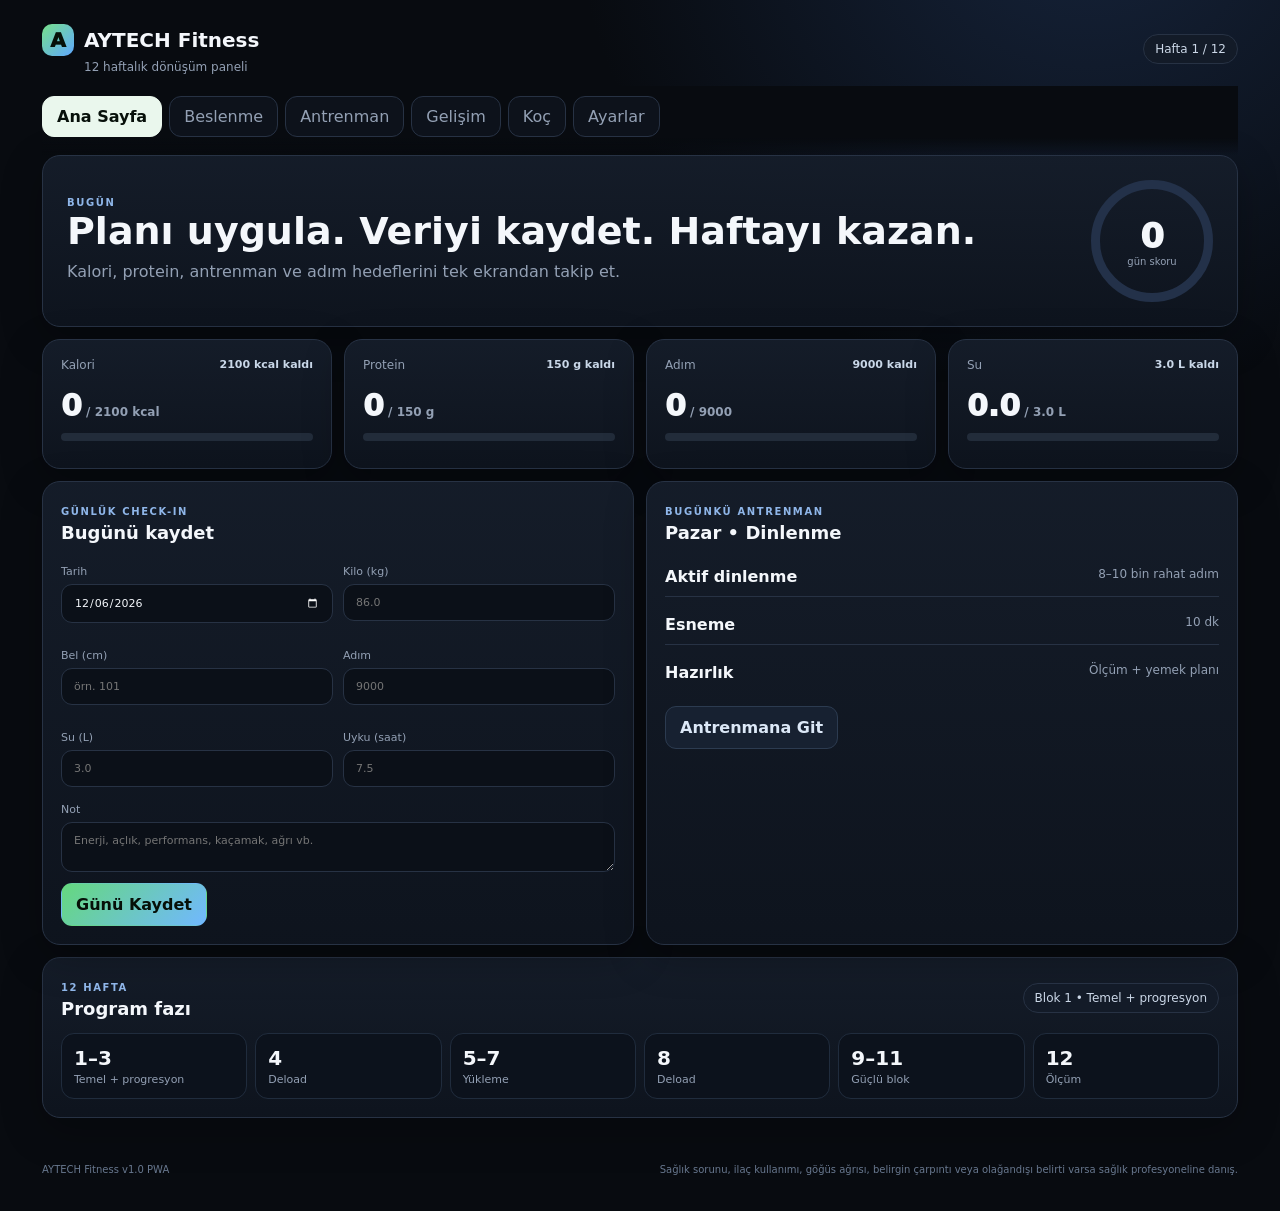
==== index.html @ 35458f6e "Sercan Fitness v1.1 ilk kurulum" ====
<!doctype html>
<html lang="tr">
<head>
  <meta charset="utf-8" />
  <meta name="viewport" content="width=device-width,initial-scale=1,viewport-fit=cover" />
  <meta name="theme-color" content="#0b0f14" />
  <meta name="description" content="12 haftalık kişisel fitness, beslenme ve gelişim takip uygulaması" />
  <link rel="manifest" href="manifest.webmanifest" />
  <link rel="icon" href="icons/icon-192.png" />
  <link rel="apple-touch-icon" href="icons/icon-192.png" />
  <link rel="stylesheet" href="styles.css" />
  <title>AYTECH Fitness</title>
</head>
<body>
<div id="installBanner" class="install-banner hidden">
  <div><b>AYTECH Fitness</b><span>Uygulamayı bu cihaza kurabilirsin.</span></div>
  <button id="installBtn">Yükle</button>
</div>

<header class="topbar">
  <div>
    <div class="brand"><span class="brandmark">A</span><span>AYTECH Fitness</span></div>
    <div class="subtitle">12 haftalık dönüşüm paneli</div>
  </div>
  <div class="week-badge" id="weekBadge">Hafta 1 / 12</div>
</header>

<main class="app-shell">
  <nav class="tabs">
    <button class="tab active" data-tab="dashboard">Ana Sayfa</button>
    <button class="tab" data-tab="nutrition">Beslenme</button>
    <button class="tab" data-tab="training">Antrenman</button>
    <button class="tab" data-tab="progress">Gelişim</button>
    <button class="tab" data-tab="coach">Koç</button>
    <button class="tab" data-tab="settings">Ayarlar</button>
  </nav>

  <section id="dashboard" class="page active">
    <div class="hero card">
      <div>
        <div class="eyebrow">BUGÜN</div>
        <h1 id="heroTitle">Planı uygula. Veriyi kaydet. Haftayı kazan.</h1>
        <p id="heroSub">Kalori, protein, antrenman ve adım hedeflerini tek ekrandan takip et.</p>
      </div>
      <div class="score-ring">
        <div class="score" id="dayScore">0</div>
        <div class="score-label">gün skoru</div>
      </div>
    </div>

    <div class="kpi-grid">
      <article class="card metric">
        <div class="metric-head"><span>Kalori</span><b id="calRemain">2100</b></div>
        <div class="metric-big"><span id="calUsed">0</span><small> / <span id="calTargetTxt">2100</span> kcal</small></div>
        <div class="progress"><i id="calBar"></i></div>
      </article>
      <article class="card metric">
        <div class="metric-head"><span>Protein</span><b id="proteinRemain">150 g kaldı</b></div>
        <div class="metric-big"><span id="proteinUsed">0</span><small> / <span id="proteinTargetTxt">150</span> g</small></div>
        <div class="progress"><i id="proteinBar"></i></div>
      </article>
      <article class="card metric">
        <div class="metric-head"><span>Adım</span><b id="stepsRemain">9000</b></div>
        <div class="metric-big"><span id="stepsUsed">0</span><small> / <span id="stepsTargetTxt">9000</span></small></div>
        <div class="progress"><i id="stepsBar"></i></div>
      </article>
      <article class="card metric">
        <div class="metric-head"><span>Su</span><b id="waterRemain">3.0 L</b></div>
        <div class="metric-big"><span id="waterUsed">0</span><small> / <span id="waterTargetTxt">3.0</span> L</small></div>
        <div class="progress"><i id="waterBar"></i></div>
      </article>
    </div>

    <div class="two-col">
      <article class="card">
        <div class="section-title"><div><span class="eyebrow">GÜNLÜK CHECK-IN</span><h2>Bugünü kaydet</h2></div></div>
        <div class="form-grid">
          <label>Tarih<input id="dailyDate" type="date"></label>
          <label>Kilo (kg)<input id="dailyWeight" type="number" step=".1" placeholder="86.0"></label>
          <label>Bel (cm)<input id="dailyWaist" type="number" step=".1" placeholder="örn. 101"></label>
          <label>Adım<input id="dailySteps" type="number" placeholder="9000"></label>
          <label>Su (L)<input id="dailyWater" type="number" step=".1" placeholder="3.0"></label>
          <label>Uyku (saat)<input id="dailySleep" type="number" step=".1" placeholder="7.5"></label>
        </div>
        <label>Not<textarea id="dailyNote" rows="2" placeholder="Enerji, açlık, performans, kaçamak, ağrı vb."></textarea></label>
        <button class="primary" id="saveCheckin">Günü Kaydet</button>
      </article>

      <article class="card">
        <div class="section-title"><div><span class="eyebrow">BUGÜNKÜ ANTRENMAN</span><h2 id="todayWorkoutTitle">—</h2></div></div>
        <div id="todayWorkoutPreview" class="compact-list"></div>
        <button class="secondary" data-jump="training">Antrenmana Git</button>
      </article>
    </div>

    <article class="card">
      <div class="section-title"><div><span class="eyebrow">12 HAFTA</span><h2>Program fazı</h2></div><div id="phasePill" class="pill">Blok 1</div></div>
      <div class="phase-track">
        <div><b>1–3</b><span>Temel + progresyon</span></div>
        <div><b>4</b><span>Deload</span></div>
        <div><b>5–7</b><span>Yükleme</span></div>
        <div><b>8</b><span>Deload</span></div>
        <div><b>9–11</b><span>Güçlü blok</span></div>
        <div><b>12</b><span>Ölçüm</span></div>
      </div>
    </article>
  </section>

  <section id="nutrition" class="page">
    <div class="page-head">
      <div><span class="eyebrow">BESLENME</span><h1>Günlük makro takibi</h1><p>Yediklerini gir; kalan kalori ve makroları uygulama hesaplasın.</p></div>
      <label class="inline-date">Tarih<input id="foodDate" type="date"></label>
    </div>

    <div class="macro-grid">
      <div class="card mini-macro"><b id="nCal">0</b><span>kcal</span></div>
      <div class="card mini-macro"><b id="nP">0</b><span>protein</span></div>
      <div class="card mini-macro"><b id="nC">0</b><span>karbonhidrat</span></div>
      <div class="card mini-macro"><b id="nF">0</b><span>yağ</span></div>
    </div>

    <div class="two-col">
      <article class="card">
        <div class="section-title"><div><span class="eyebrow">ÖĞÜN EKLE</span><h2>Manuel kayıt</h2></div></div>
        <div class="form-grid">
          <label>Yiyecek / öğün<input id="foodName" placeholder="Tavuk + pilav"></label>
          <label>Kalori<input id="foodCal" type="number" placeholder="500"></label>
          <label>Protein (g)<input id="foodP" type="number" step=".1" placeholder="40"></label>
          <label>Karbonhidrat (g)<input id="foodC" type="number" step=".1" placeholder="55"></label>
          <label>Yağ (g)<input id="foodF" type="number" step=".1" placeholder="12"></label>
        </div>
        <button class="primary" id="addFood">Öğünü Ekle</button>
        <h3 class="subhead">Hızlı ekle</h3>
        <div id="quickFoods" class="quick-grid"></div>
      </article>

      <article class="card">
        <div class="section-title"><div><span class="eyebrow">GÜNLÜK LİSTE</span><h2 id="foodListTitle">Bugün</h2></div><button id="clearFoods" class="ghost danger">Günü temizle</button></div>
        <div id="foodList" class="food-list empty-state">Henüz öğün eklenmedi.</div>
      </article>
    </div>

    <article class="card">
      <div class="section-title"><div><span class="eyebrow">2100 KCAL ŞABLON</span><h2>Diyet planı</h2></div></div>
      <div class="meal-plan">
        <div><b>Kahvaltı</b><span>2 yumurta + 60 g yulaf + 200 g yüksek proteinli yoğurt + meyve</span><em>≈ 500 kcal</em></div>
        <div><b>Öğle</b><span>150–180 g tavuk/hindi + pirinç/bulgur + büyük salata + ölçülü zeytinyağı</span><em>≈ 600 kcal</em></div>
        <div><b>Antrenman çevresi</b><span>1 ölçek whey isolate + 1 muz; gerekiyorsa 1 porsiyon karbonhidrat</span><em>≈ 250–350 kcal</em></div>
        <div><b>Akşam</b><span>150–180 g yağsız et/balık + patates/pirinç + sebze + yoğurt</span><em>≈ 600–700 kcal</em></div>
      </div>
      <div class="tip">Hedef: yaklaşık <b>150 g protein</b>, <b>225 g karbonhidrat</b>, <b>65 g yağ</b>. Kaloriyi 14 günlük trende göre ayarlayacağız.</div>
    </article>
  </section>

  <section id="training" class="page">
    <div class="page-head">
      <div><span class="eyebrow">ANTRENMAN</span><h1>5 gün ağırlık + aktif toparlanma</h1><p>Ağırlıkları ve tekrarları kaydet; bir sonraki antrenmanda önceki performansını gör.</p></div>
    </div>
    <div id="trainingDays" class="day-selector"></div>
    <article class="card">
      <div class="section-title">
        <div><span class="eyebrow" id="trainingEyebrow">GÜN</span><h2 id="trainingTitle">—</h2></div>
        <span id="trainingHint" class="pill">RIR 1–2</span>
      </div>
      <div id="exerciseList"></div>
      <button class="primary" id="saveWorkout">Antrenmanı Kaydet</button>
    </article>
  </section>

  <section id="progress" class="page">
    <div class="page-head">
      <div><span class="eyebrow">GELİŞİM</span><h1>Kilo, bel ve uyum trendi</h1><p>Tek günlük oynamalara değil, ortalamaya bak.</p></div>
    </div>

    <div class="kpi-grid">
      <article class="card metric"><div class="metric-head"><span>Başlangıç</span></div><div class="metric-big"><span id="pStart">86.0</span><small> kg</small></div></article>
      <article class="card metric"><div class="metric-head"><span>Son kayıt</span></div><div class="metric-big"><span id="pCurrent">—</span><small> kg</small></div></article>
      <article class="card metric"><div class="metric-head"><span>Toplam değişim</span></div><div class="metric-big"><span id="pChange">—</span><small> kg</small></div></article>
      <article class="card metric"><div class="metric-head"><span>Hedef</span></div><div class="metric-big"><span id="pGoal">78</span><small> kg</small></div></article>
    </div>

    <article class="card chart-card">
      <div class="section-title"><div><span class="eyebrow">KİLO GRAFİĞİ</span><h2>Günlük kayıtlar</h2></div></div>
      <canvas id="weightChart" height="260"></canvas>
    </article>

    <article class="card">
      <div class="section-title"><div><span class="eyebrow">GEÇMİŞ</span><h2>Check-in kayıtları</h2></div><button class="ghost" id="exportBtn">CSV dışa aktar</button></div>
      <div class="table-wrap">
        <table><thead><tr><th>Tarih</th><th>Kilo</th><th>Bel</th><th>Adım</th><th>Su</th><th>Uyku</th><th></th></tr></thead><tbody id="historyBody"></tbody></table>
      </div>
    </article>
  </section>

  <section id="coach" class="page">
    <div class="page-head">
      <div><span class="eyebrow">AYTECH KOÇ</span><h1>Haftalık otomatik değerlendirme</h1><p>Kilo trendi, kalori uyumu, protein, adım ve antrenman kayıtlarını birlikte değerlendirir.</p></div>
      <button class="primary compact" id="refreshCoach">Analizi Yenile</button>
    </div>

    <article class="card coach-card">
      <div class="coach-avatar">A</div>
      <div><span class="eyebrow">BU HAFTANIN KARARI</span><h2 id="coachDecision">Veri toplanıyor</h2><p id="coachText">En az 7 günlük düzenli kayıt girdikten sonra anlamlı değerlendirme başlayacak.</p></div>
    </article>

    <div class="four-col" id="coachStats"></div>

    <article class="card">
      <div class="section-title"><div><span class="eyebrow">KURALLAR</span><h2>Koç nasıl karar veriyor?</h2></div></div>
      <ul class="rules">
        <li>Haftalık düşüş yaklaşık <b>0,4–0,8 kg</b>: kaloriyi değiştirme.</li>
        <li>Düşüş 2 hafta üst üste yavaşsa: önce adım ve kayıt uyumunu kontrol et; sonra yaklaşık <b>100 kcal</b> azaltmayı değerlendir.</li>
        <li>Düşüş çok hızlı ve güç/uyku bozuluyorsa: yaklaşık <b>100 kcal</b> artırmayı değerlendir.</li>
        <li>Protein hedefi sürekli düşükse: kalori kesmek yerine önce protein planını düzelt.</li>
        <li>Deload haftalarında amaç rekor değil, toparlanmadır.</li>
      </ul>
    </article>
  </section>

  <section id="settings" class="page">
    <div class="page-head">
      <div><span class="eyebrow">AYARLAR</span><h1>Hedefler ve cihaz senkronizasyonu</h1><p>Yerel kullanım hemen hazır. Bulut bağlandığında telefon ve PC aynı veriyi kullanabilir.</p></div>
    </div>

    <div class="two-col">
      <article class="card">
        <div class="section-title"><div><span class="eyebrow">PROFİL</span><h2>Hedefler</h2></div></div>
        <div class="form-grid">
          <label>Başlangıç tarihi<input id="startDate" type="date"></label>
          <label>Boy (cm)<input id="setHeight" type="number" value="168"></label>
          <label>Başlangıç kilo<input id="setStartWeight" type="number" step=".1" value="86"></label>
          <label>Hedef kilo<input id="setGoalWeight" type="number" step=".1" value="78"></label>
          <label>Kalori hedefi<input id="setCalories" type="number" value="2100"></label>
          <label>Protein (g)<input id="setProtein" type="number" value="150"></label>
          <label>Karbonhidrat (g)<input id="setCarbs" type="number" value="225"></label>
          <label>Yağ (g)<input id="setFat" type="number" value="65"></label>
          <label>Adım<input id="setSteps" type="number" value="9000"></label>
          <label>Su (L)<input id="setWater" type="number" step=".1" value="3"></label>
        </div>
        <button class="primary" id="saveSettings">Hedefleri Kaydet</button>
      </article>

      <article class="card">
        <div class="section-title"><div><span class="eyebrow">BULUT SENKRON</span><h2>Telefon ↔ PC</h2></div><span id="cloudStatus" class="pill">Bağlı değil</span></div>
        <p class="muted">Bu bölüm Supabase ile çalışır. Proje URL + anon key'i bir kez girersin; ardından e-posta hesabınla iki cihazda da oturum açıp aynı veriyi kullanırsın.</p>
        <label>Supabase Project URL<input id="supabaseUrl" placeholder="https://xxxx.supabase.co"></label>
        <label>Supabase anon key<input id="supabaseKey" type="password" placeholder="eyJ..."></label>
        <div class="form-grid">
          <label>E-posta<input id="cloudEmail" type="email" placeholder="sen@example.com"></label>
          <label>Şifre<input id="cloudPassword" type="password" placeholder="En az 6 karakter"></label>
        </div>
        <div class="button-row">
          <button class="secondary" id="cloudSignup">Hesap oluştur</button>
          <button class="primary" id="cloudLogin">Giriş yap</button>
        </div>
        <div class="button-row">
          <button class="secondary" id="cloudPush">Bu cihazı buluta gönder</button>
          <button class="secondary" id="cloudPull">Buluttan bu cihaza çek</button>
        </div>
        <p class="tiny">Kurulum SQL'i ZIP paketindeki <b>SUPABASE_KURULUM.sql</b> dosyasında hazır.</p>
      </article>
    </div>

    <article class="card">
      <div class="section-title"><div><span class="eyebrow">TAKVİYE PLANI</span><h2>Sade temel</h2></div></div>
      <div class="supp-grid">
        <div><b>Whey isolate</b><span>Protein hedefin eksik kalıyorsa 1 ölçek.</span></div>
        <div><b>Kreatin monohidrat</b><span>Her gün 5 g. Yükleme şart değil.</span></div>
        <div><b>Pre-workout</b><span>Zorunlu değil; gerektiğinde ve kafein toplamını dikkate alarak.</span></div>
        <div><b>Gereksiz başlangıç ekleri</b><span>BCAA/EAA/arginin/“fat burner” temel plana dahil değil.</span></div>
      </div>
    </article>

    <article class="card danger-zone">
      <div><b>Yerel verileri sıfırla</b><span>Bu tarayıcıdaki tüm kayıtları siler. Buluttaki veriyi silmez.</span></div>
      <button class="ghost danger" id="resetLocal">Verileri sıfırla</button>
    </article>
  </section>
</main>

<footer>
  <span>AYTECH Fitness v1.0 PWA</span>
  <span>Sağlık sorunu, ilaç kullanımı, göğüs ağrısı, belirgin çarpıntı veya olağandışı belirti varsa sağlık profesyoneline danış.</span>
</footer>

<script src="app.js"></script>
</body>
</html>
---- styles.css ----
:root{
  --bg:#080b10;--panel:#111722;--panel2:#151d2a;--line:#273244;--text:#f4f7fb;--muted:#93a0b4;
  --green:#77e08a;--blue:#5fa8ff;--orange:#ffb65f;--red:#ff7474;--shadow:0 12px 40px rgba(0,0,0,.26)
}
*{box-sizing:border-box}html{background:var(--bg);color-scheme:dark}body{margin:0;background:radial-gradient(circle at 85% -10%,#16243c 0,transparent 30%),var(--bg);color:var(--text);font-family:Inter,ui-sans-serif,system-ui,-apple-system,Segoe UI,Roboto,Arial,sans-serif}
button,input,textarea,select{font:inherit}button{cursor:pointer}.hidden{display:none!important}
.topbar{max-width:1240px;margin:auto;padding:24px 22px 12px;display:flex;justify-content:space-between;align-items:center}.brand{display:flex;align-items:center;gap:10px;font-weight:900;font-size:20px}.brandmark,.coach-avatar{display:grid;place-items:center;background:linear-gradient(135deg,var(--green),var(--blue));color:#061008;font-weight:950}.brandmark{width:32px;height:32px;border-radius:10px}.subtitle{color:var(--muted);font-size:12px;margin:4px 0 0 42px}.week-badge,.pill{border:1px solid var(--line);background:#131b28;color:#cbd7e7;border-radius:999px;padding:7px 11px;font-size:12px}
.app-shell{max-width:1240px;margin:auto;padding:0 22px 36px}.tabs{display:flex;gap:7px;overflow:auto;padding:10px 0 18px;position:sticky;top:0;background:linear-gradient(var(--bg) 75%,transparent);z-index:20}.tab{white-space:nowrap;border:1px solid var(--line);background:#0d121b;color:var(--muted);padding:10px 14px;border-radius:12px}.tab.active{background:#eaf7ed;color:#07100a;border-color:#eaf7ed;font-weight:850}
.page{display:none}.page.active{display:block}.card{background:linear-gradient(180deg,rgba(21,29,42,.95),rgba(14,20,30,.97));border:1px solid var(--line);border-radius:18px;padding:18px;box-shadow:var(--shadow)}.hero{display:flex;justify-content:space-between;align-items:center;gap:20px;padding:24px}.hero h1,.page-head h1{margin:4px 0 8px;font-size:clamp(24px,4vw,38px);line-height:1.05}.hero p,.page-head p,.muted,.tiny{color:var(--muted);line-height:1.55}.hero p,.page-head p{margin:0}.eyebrow{font-size:10px;font-weight:900;letter-spacing:.16em;color:#8fb6e9}.score-ring{width:122px;height:122px;border-radius:50%;border:9px solid #233149;display:grid;place-items:center;align-content:center;flex:0 0 auto}.score{font-size:34px;font-weight:950}.score-label{font-size:10px;color:var(--muted)}
.kpi-grid{display:grid;grid-template-columns:repeat(4,1fr);gap:12px;margin:12px 0}.metric{min-height:130px}.metric-head{display:flex;justify-content:space-between;gap:8px;color:var(--muted);font-size:12px}.metric-head b{color:#c9d7e8;font-size:11px}.metric-big{font-size:30px;font-weight:950;margin:16px 0 10px}.metric-big small{font-size:12px;color:var(--muted);font-weight:600}.progress{height:8px;background:#222c3a;border-radius:999px;overflow:hidden}.progress i{display:block;height:100%;width:0;background:linear-gradient(90deg,var(--blue),var(--green));border-radius:inherit;transition:.25s}
.two-col{display:grid;grid-template-columns:1fr 1fr;gap:12px;margin:12px 0}.four-col{display:grid;grid-template-columns:repeat(4,1fr);gap:12px;margin:12px 0}.section-title{display:flex;align-items:center;justify-content:space-between;gap:12px;margin-bottom:14px}.section-title h2{margin:3px 0 0;font-size:18px}.form-grid{display:grid;grid-template-columns:1fr 1fr;gap:10px}label{display:block;color:var(--muted);font-size:11px;margin:8px 0}input,textarea,select{width:100%;margin-top:6px;background:#0b1018;border:1px solid var(--line);color:var(--text);border-radius:11px;padding:11px 12px;outline:none}input:focus,textarea:focus{border-color:#4f7eb8;box-shadow:0 0 0 3px rgba(95,168,255,.09)}
.primary,.secondary,.ghost{border-radius:11px;padding:11px 14px;font-weight:850;border:1px solid transparent}.primary{background:linear-gradient(135deg,#65d87e,#71b8ff);color:#061008}.secondary{background:#172131;color:#dce8f7;border-color:#2c3b50}.ghost{background:transparent;color:#cbd7e7;border-color:var(--line)}.danger{color:#ff8a8a!important}.compact{width:auto}.button-row{display:grid;grid-template-columns:1fr 1fr;gap:8px;margin-top:10px}
.compact-list{display:grid;gap:8px;margin-bottom:14px}.compact-item{display:flex;justify-content:space-between;gap:12px;padding:10px 0;border-bottom:1px solid var(--line)}.compact-item:last-child{border:0}.compact-item span{color:var(--muted);font-size:12px}.phase-track{display:grid;grid-template-columns:repeat(6,1fr);gap:8px}.phase-track div{background:#0c121c;border:1px solid #202c3d;border-radius:13px;padding:12px}.phase-track b{display:block;font-size:20px}.phase-track span{display:block;font-size:11px;color:var(--muted);margin-top:3px}
.page-head{display:flex;justify-content:space-between;align-items:end;gap:20px;margin:4px 0 16px}.inline-date{width:180px}.macro-grid{display:grid;grid-template-columns:repeat(4,1fr);gap:10px;margin-bottom:12px}.mini-macro{text-align:center}.mini-macro b{font-size:26px;display:block}.mini-macro span{font-size:11px;color:var(--muted)}
.quick-grid{display:grid;grid-template-columns:repeat(2,1fr);gap:8px}.quick-food{border:1px solid var(--line);background:#0c121b;color:#e8eef7;border-radius:12px;text-align:left;padding:10px}.quick-food b{display:block;font-size:12px}.quick-food span{font-size:10px;color:var(--muted)}.subhead{font-size:13px;margin-top:18px}.food-row{display:grid;grid-template-columns:1.6fr repeat(4,.55fr) 30px;gap:8px;align-items:center;padding:11px 0;border-bottom:1px solid var(--line);font-size:12px}.food-row small{color:var(--muted)}.food-row button{border:0;background:transparent;color:#ff8a8a;font-size:18px}.empty-state{color:var(--muted);font-size:13px;padding:18px 0}
.meal-plan{display:grid;grid-template-columns:repeat(4,1fr);gap:10px}.meal-plan div,.supp-grid div{border:1px solid var(--line);background:#0c121b;border-radius:13px;padding:13px}.meal-plan b,.meal-plan span,.meal-plan em,.supp-grid b,.supp-grid span{display:block}.meal-plan span,.supp-grid span{color:var(--muted);font-size:11px;line-height:1.45;margin-top:5px}.meal-plan em{font-size:11px;color:#8fb6e9;margin-top:8px}.tip{margin-top:12px;background:#0b1522;border-left:3px solid var(--blue);border-radius:9px;padding:11px;color:#b8c6d9;font-size:12px}
.day-selector{display:flex;gap:8px;overflow:auto;margin-bottom:12px}.day-selector button{white-space:nowrap;background:#0d121b;border:1px solid var(--line);color:var(--muted);border-radius:11px;padding:10px 12px}.day-selector button.active{color:#07100a;background:#eaf7ed;border-color:#eaf7ed;font-weight:850}.exercise-row{display:grid;grid-template-columns:1.5fr .65fr .65fr .65fr .8fr;gap:8px;align-items:end;padding:12px 0;border-bottom:1px solid var(--line)}.exercise-row .ex-title b{display:block}.exercise-row .ex-title span{font-size:11px;color:var(--muted)}.exercise-row label{margin:0}.exercise-row input{margin-top:4px;padding:9px}.exercise-row .last{font-size:10px;color:#9fb1c8;padding-bottom:8px}.chart-card{margin:12px 0}.table-wrap{overflow:auto}table{width:100%;border-collapse:collapse;font-size:12px}th,td{border-bottom:1px solid var(--line);padding:10px;text-align:left}th{color:var(--muted)}td button{border:0;background:transparent;color:#ff8a8a}
.coach-card{display:flex;gap:16px;align-items:center}.coach-avatar{width:64px;height:64px;border-radius:18px;font-size:28px;flex:0 0 auto}.coach-card h2{margin:4px 0}.coach-card p{color:#b7c5d9;margin:0;line-height:1.55}.coach-stat{text-align:center}.coach-stat b{display:block;font-size:24px}.coach-stat span{font-size:11px;color:var(--muted)}.rules{margin:0;padding-left:20px;color:#b7c5d9;line-height:1.8;font-size:13px}.supp-grid{display:grid;grid-template-columns:repeat(4,1fr);gap:10px}.danger-zone{display:flex;justify-content:space-between;align-items:center;gap:16px;margin-top:12px}.danger-zone span{display:block;color:var(--muted);font-size:11px;margin-top:4px}
.install-banner{position:fixed;left:50%;transform:translateX(-50%);bottom:18px;width:min(92vw,620px);background:#f0f7f2;color:#08110a;border-radius:16px;padding:12px 14px;z-index:100;display:flex;align-items:center;justify-content:space-between;gap:12px;box-shadow:0 20px 70px #000}.install-banner span{display:block;font-size:11px;opacity:.7}.install-banner button{background:#0d1b12;color:#fff;border:0;border-radius:10px;padding:9px 14px;font-weight:850}
footer{max-width:1240px;margin:auto;padding:10px 22px 36px;color:#68788f;font-size:10px;display:flex;justify-content:space-between;gap:20px}
@media(max-width:900px){.kpi-grid{grid-template-columns:1fr 1fr}.two-col{grid-template-columns:1fr}.four-col{grid-template-columns:1fr 1fr}.meal-plan,.supp-grid{grid-template-columns:1fr 1fr}.phase-track{grid-template-columns:repeat(3,1fr)}.exercise-row{grid-template-columns:1fr 1fr 1fr}.exercise-row .ex-title{grid-column:1/-1}.exercise-row .last{grid-column:1/-1}.food-row{grid-template-columns:1.5fr .7fr .7fr 28px}.food-row .hide-mobile{display:none}}
@media(max-width:560px){.topbar,.app-shell{padding-left:12px;padding-right:12px}.hero{align-items:flex-start}.score-ring{width:86px;height:86px;border-width:6px}.score{font-size:25px}.score-label{font-size:8px}.hero h1{font-size:24px}.kpi-grid,.macro-grid{grid-template-columns:1fr 1fr}.metric{min-height:112px;padding:14px}.metric-big{font-size:24px}.form-grid{grid-template-columns:1fr}.page-head{align-items:flex-start;flex-direction:column}.inline-date{width:100%}.quick-grid,.meal-plan,.supp-grid{grid-template-columns:1fr}.phase-track{grid-template-columns:1fr 1fr}.four-col{grid-template-columns:1fr 1fr}.food-row{grid-template-columns:1fr .6fr 28px}.food-row .hide-sm{display:none}footer{flex-direction:column}}
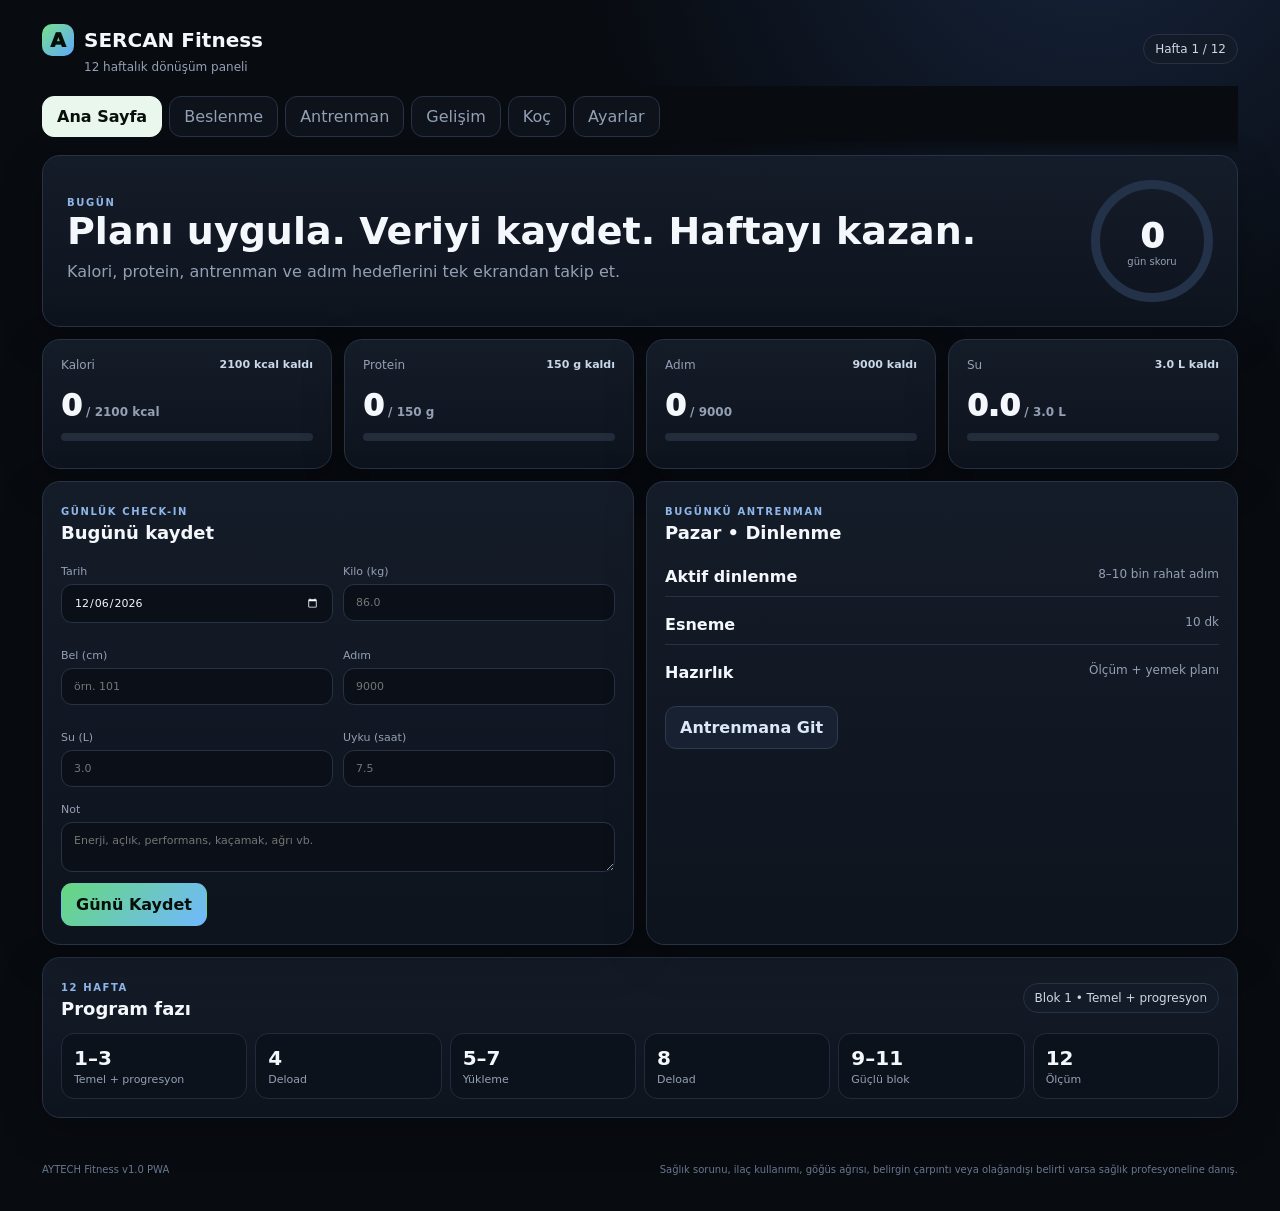
==== commit 706214a7: "Update index.html" ====
--- a/index.html
+++ b/index.html
@@ -9,17 +9,17 @@
   <link rel="icon" href="icons/icon-192.png" />
   <link rel="apple-touch-icon" href="icons/icon-192.png" />
   <link rel="stylesheet" href="styles.css" />
-  <title>AYTECH Fitness</title>
+  <title>SERCAN Fitness</title>
 </head>
 <body>
 <div id="installBanner" class="install-banner hidden">
-  <div><b>AYTECH Fitness</b><span>Uygulamayı bu cihaza kurabilirsin.</span></div>
+  <div><b>SERCAN Fitness</b><span>Uygulamayı bu cihaza kurabilirsin.</span></div>
   <button id="installBtn">Yükle</button>
 </div>
 
 <header class="topbar">
   <div>
-    <div class="brand"><span class="brandmark">A</span><span>AYTECH Fitness</span></div>
+    <div class="brand"><span class="brandmark">A</span><span>SERCAN Fitness</span></div>
     <div class="subtitle">12 haftalık dönüşüm paneli</div>
   </div>
   <div class="week-badge" id="weekBadge">Hafta 1 / 12</div>
@@ -285,4 +285,4 @@
 
 <script src="app.js"></script>
 </body>
-</html>+</html>
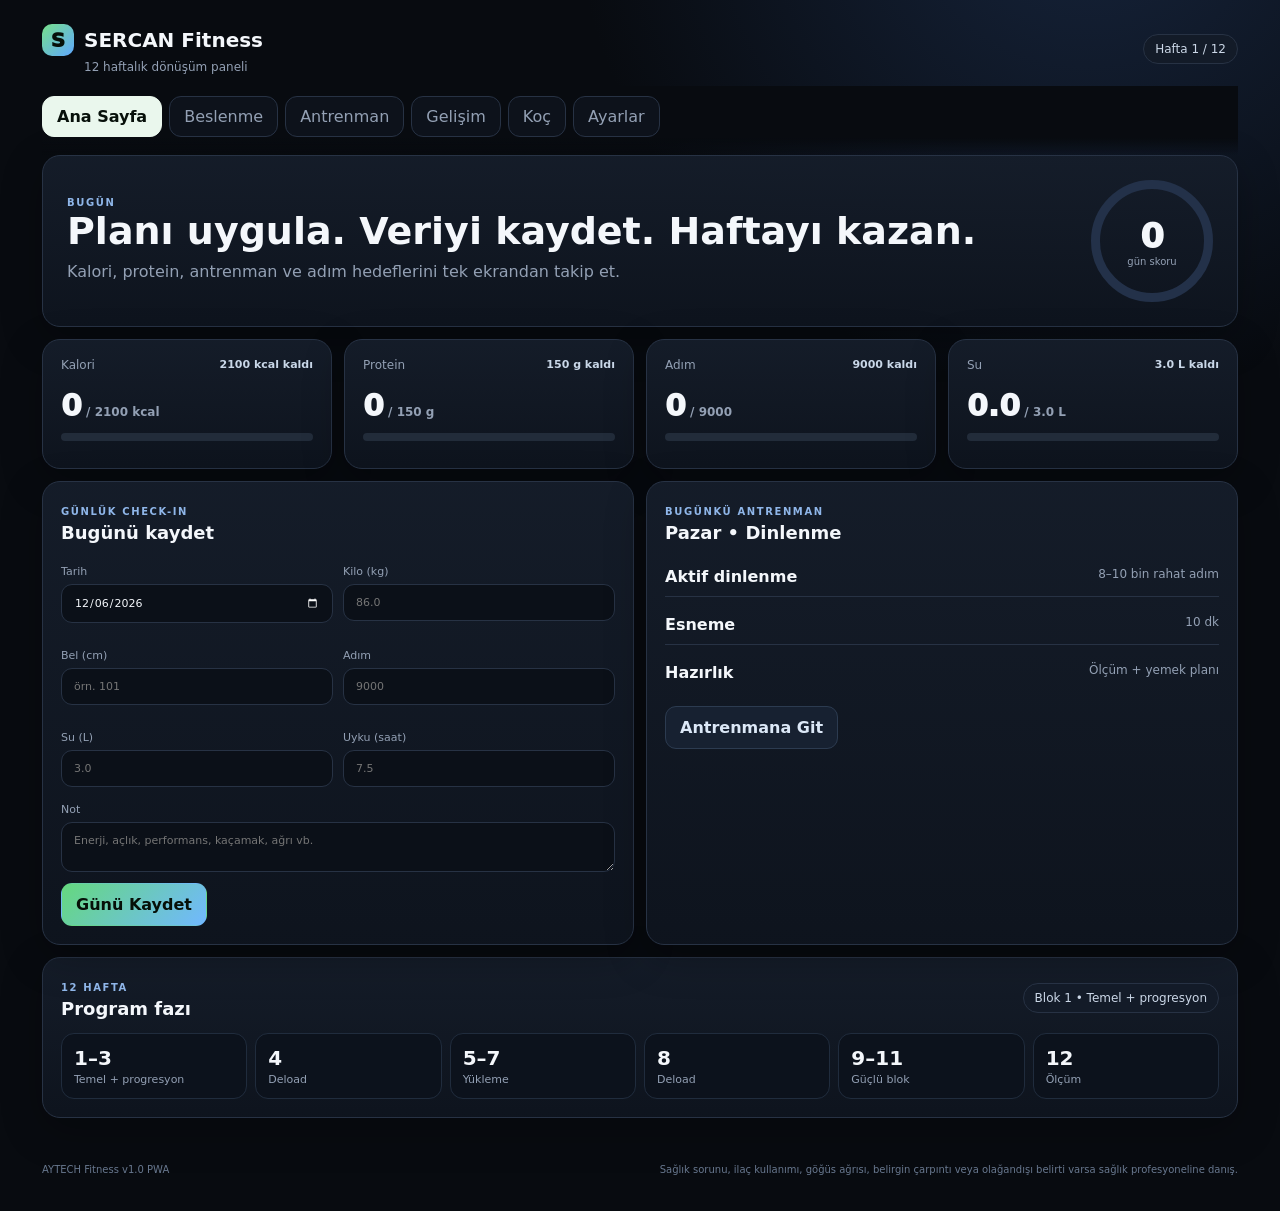
==== commit 72bb2697: "Update index.html" ====
--- a/index.html
+++ b/index.html
@@ -19,7 +19,7 @@
 
 <header class="topbar">
   <div>
-    <div class="brand"><span class="brandmark">A</span><span>SERCAN Fitness</span></div>
+    <div class="brand"><span class="brandmark">S</span><span>SERCAN Fitness</span></div>
     <div class="subtitle">12 haftalık dönüşüm paneli</div>
   </div>
   <div class="week-badge" id="weekBadge">Hafta 1 / 12</div>
